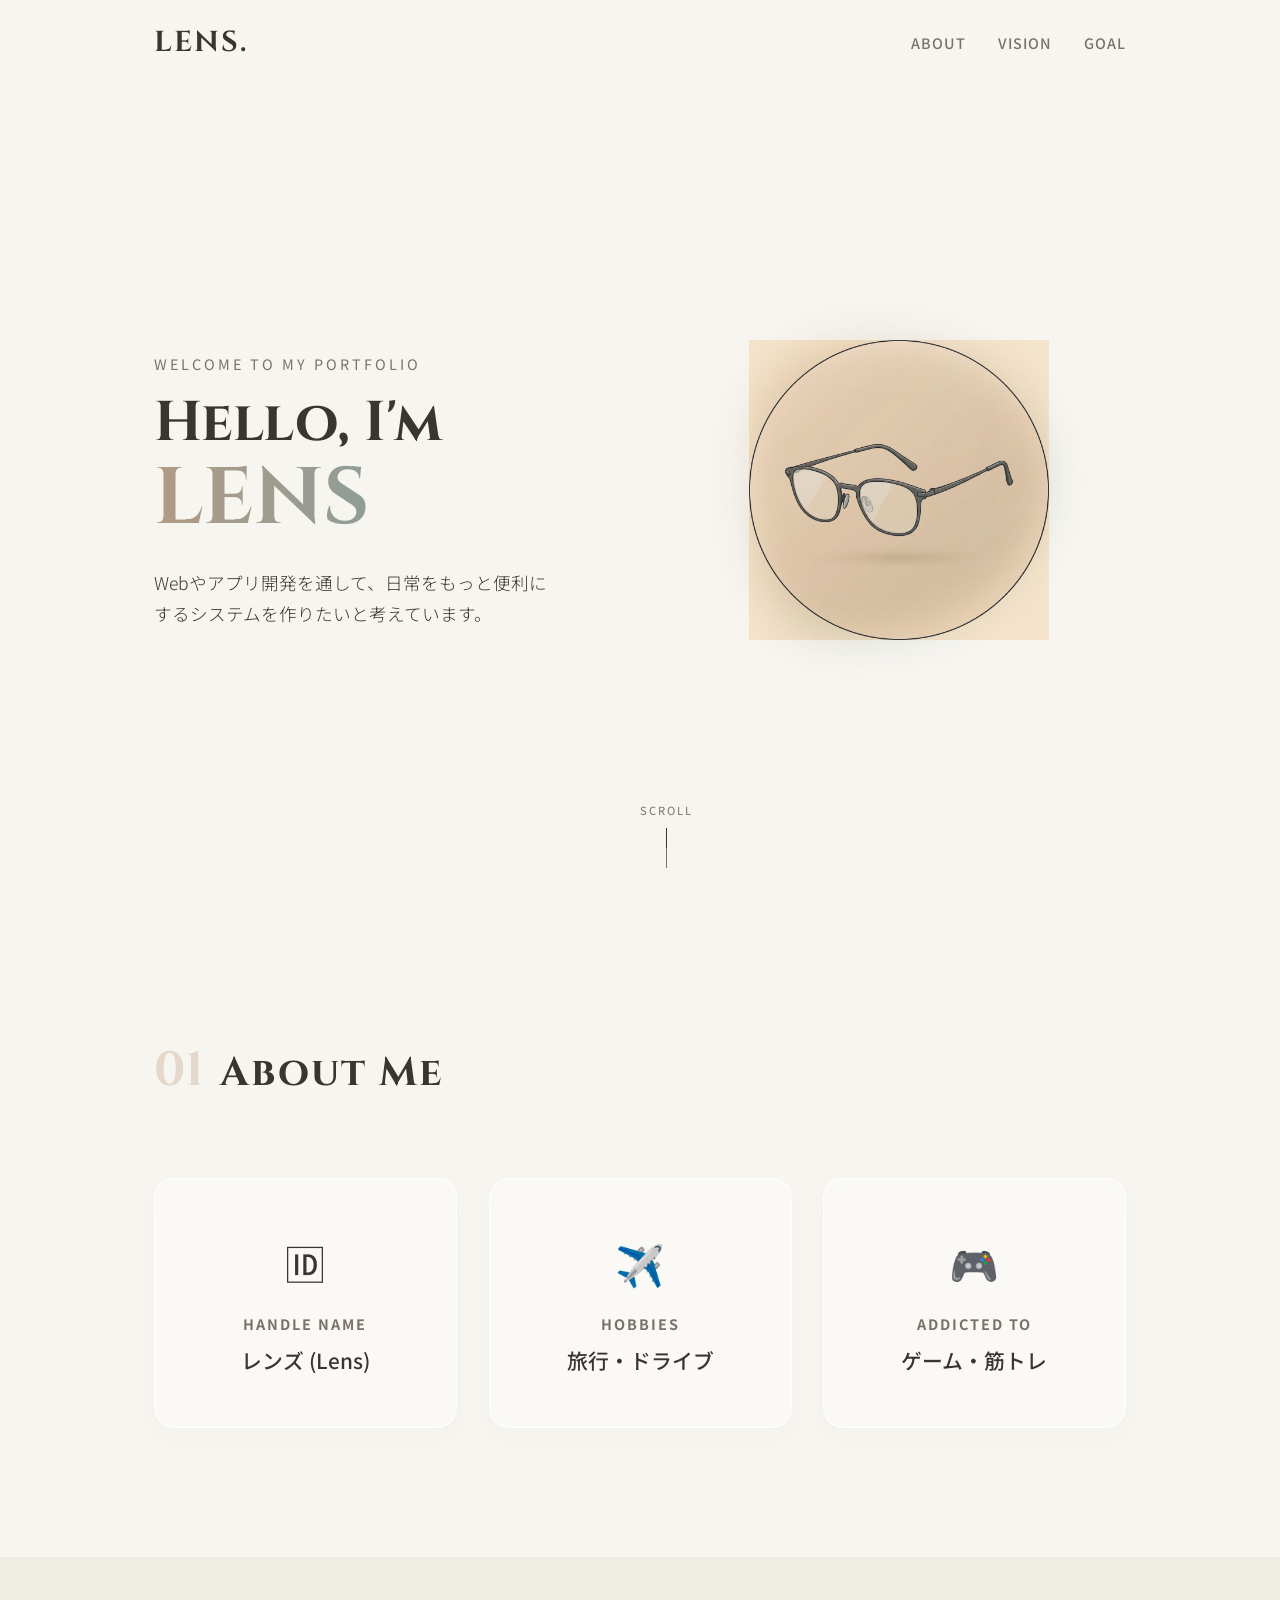
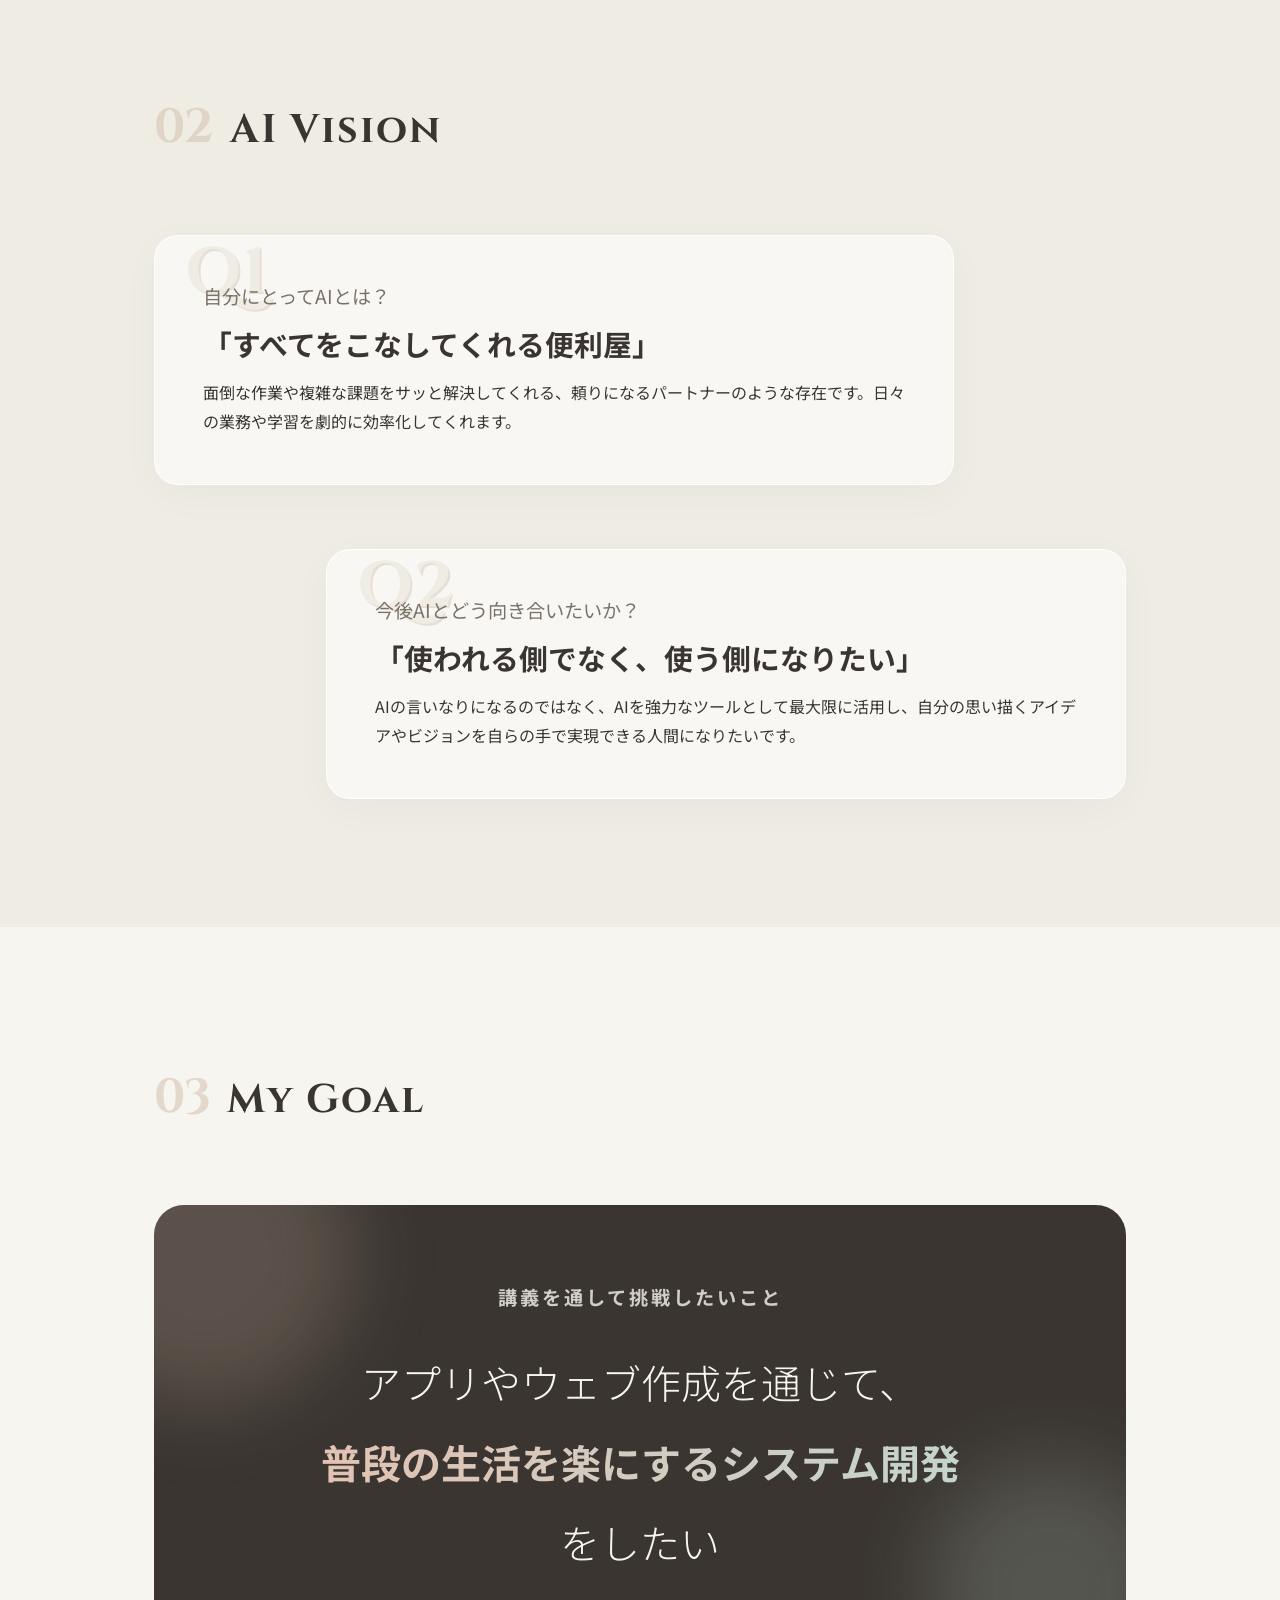
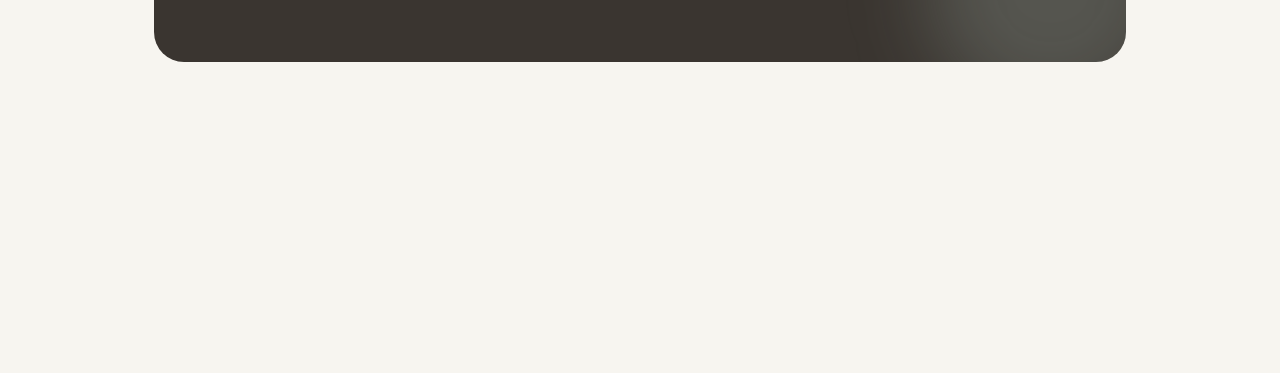
==== index.html @ 0e4a69a9 "Initial commit for portfolio site" ====
<!DOCTYPE html>
<html lang="ja">
<head>
    <meta charset="UTF-8">
    <meta name="viewport" content="width=device-width, initial-scale=1.0">
    <title>Lens | Profile</title>
    <!-- Use more stylish fonts -->
    <link href="https://fonts.googleapis.com/css2?family=Cinzel:wght@500;700&family=Noto+Sans+JP:wght@300;400;500;700&display=swap" rel="stylesheet">
    <link rel="stylesheet" href="style.css">
</head>
<body>
    <header class="header reveal reveal-down">
        <div class="container">
            <h1>LENS.</h1>
            <nav>
                <a href="#about">About</a>
                <a href="#vision">Vision</a>
                <a href="#goal">Goal</a>
            </nav>
        </div>
    </header>

    <main>
        <section id="hero" class="hero">
            <div class="container hero-content">
                <div class="intro-text reveal reveal-left delay-1">
                    <p class="subtitle">Welcome to my portfolio</p>
                    <h2>Hello, I'm <br><span>LENS</span></h2>
                    <p class="description">Webやアプリ開発を通して、日常をもっと便利にするシステムを作りたいと考えています。</p>
                </div>
                <div class="profile-img-container reveal reveal-zoom delay-2">
                    <!-- Changed to glasses only image -->
                    <img src="images/glasses.png" alt="レンズ（眼鏡）" class="profile-img">
                </div>
            </div>
            <div class="scroll-indicator reveal reveal-up delay-4">
                <span>Scroll</span>
                <div class="line"></div>
            </div>
        </section>

        <section id="about" class="section">
            <div class="container">
                <div class="section-header reveal reveal-up">
                    <span class="section-num">01</span>
                    <h2 class="section-title">About Me</h2>
                </div>
                
                <div class="card-grid">
                    <div class="glass-card reveal reveal-up delay-1">
                        <div class="card-icon">🆔</div>
                        <h3>Handle Name</h3>
                        <p class="card-value">レンズ (Lens)</p>
                    </div>
                    <div class="glass-card reveal reveal-up delay-2">
                        <div class="card-icon">✈️</div>
                        <h3>Hobbies</h3>
                        <p class="card-value">旅行・ドライブ</p>
                    </div>
                    <div class="glass-card reveal reveal-up delay-3">
                        <div class="card-icon">🎮</div>
                        <h3>Addicted To</h3>
                        <p class="card-value">ゲーム・筋トレ</p>
                    </div>
                </div>
            </div>
        </section>

        <section id="vision" class="section bg-secondary">
            <div class="container">
                <div class="section-header reveal reveal-up">
                    <span class="section-num">02</span>
                    <h2 class="section-title">AI Vision</h2>
                </div>
                
                <div class="vision-container">
                    <div class="vision-box reveal reveal-left">
                        <div class="vision-number">Q1</div>
                        <h3>自分にとってAIとは？</h3>
                        <h4 class="highlight-text">「すべてをこなしてくれる便利屋」</h4>
                        <p>面倒な作業や複雑な課題をサッと解決してくれる、頼りになるパートナーのような存在です。日々の業務や学習を劇的に効率化してくれます。</p>
                    </div>
                    
                    <div class="vision-box reveal reveal-right delay-2">
                        <div class="vision-number">Q2</div>
                        <h3>今後AIとどう向き合いたいか？</h3>
                        <h4 class="highlight-text">「使われる側でなく、使う側になりたい」</h4>
                        <p>AIの言いなりになるのではなく、AIを強力なツールとして最大限に活用し、自分の思い描くアイデアやビジョンを自らの手で実現できる人間になりたいです。</p>
                    </div>
                </div>
            </div>
        </section>

        <section id="goal" class="section">
            <div class="container">
                <div class="section-header reveal reveal-up">
                    <span class="section-num">03</span>
                    <h2 class="section-title">My Goal</h2>
                </div>
                
                <div class="goal-wrapper reveal reveal-zoom">
                    <div class="goal-content">
                        <h3>講義を通して挑戦したいこと</h3>
                        <p class="goal-statement">
                            アプリやウェブ作成を通じて、<br>
                            <span class="gradient-text">普段の生活を楽にするシステム開発</span><br>
                            をしたい
                        </p>
                    </div>
                    <div class="decor-circle circle-1"></div>
                    <div class="decor-circle circle-2"></div>
                </div>
            </div>
        </section>
    </main>

    <footer class="reveal reveal-up">
        <div class="container">
            <p>&copy; 2026 LENS. Crafted with a vision.</p>
        </div>
    </footer>

    <script src="script.js"></script>
</body>
</html>
---- style.css ----
:root {
    /* Color Palette - Stylish Beige & Pastel */
    --bg-main: #F7F5F0;     /* Light grayish beige */
    --bg-alt: #EFECE4;      /* Slightly darker beige */
    --text-primary: #3A3530; /* Dark slate brown */
    --text-muted: #7A7268;   /* Muted brown */
    --accent-1: #D6C5B3;    /* Pastel warm beige */
    --accent-2: #B8C5C0;    /* Pastel sage green */
    --accent-3: #D0BFC8;    /* Pastel muted rose/purple */
    
    /* Gradients */
    --grad-primary: linear-gradient(135deg, #EAD7C6, #C7D4CF);
    --grad-text: linear-gradient(to right, #B19B85, #8F9D98);

    /* Fonts */
    --font-heading: 'Cinzel', serif;
    --font-body: 'Noto Sans JP', sans-serif;

    /* Transitions */
    --transition-smooth: all 0.5s cubic-bezier(0.25, 1, 0.5, 1);
}

* {
    margin: 0;
    padding: 0;
    box-sizing: border-box;
}

html {
    scroll-behavior: smooth;
}

body {
    font-family: var(--font-body);
    background-color: var(--bg-main);
    color: var(--text-primary);
    line-height: 1.8;
    overflow-x: hidden;
}

.container {
    max-width: 1100px;
    margin: 0 auto;
    padding: 0 5%;
}

/* Typography */
h1, h2, h3, h4, h5 {
    line-height: 1.3;
}

/* Header */
.header {
    position: fixed;
    top: 0;
    left: 0;
    width: 100%;
    padding: 1.5rem 0;
    z-index: 1000;
    background: rgba(247, 245, 240, 0.8);
    backdrop-filter: blur(12px);
    -webkit-backdrop-filter: blur(12px);
    border-bottom: 1px solid rgba(255, 255, 255, 0.3);
}

.header .container {
    display: flex;
    justify-content: space-between;
    align-items: center;
}

.header h1 {
    font-family: var(--font-heading);
    font-size: 1.8rem;
    letter-spacing: 2px;
    color: var(--text-primary);
}

.header nav {
    display: flex;
    gap: 2rem;
}

.header nav a {
    text-decoration: none;
    color: var(--text-muted);
    font-size: 0.9rem;
    font-weight: 500;
    text-transform: uppercase;
    letter-spacing: 1px;
    transition: var(--transition-smooth);
    position: relative;
}

.header nav a::after {
    content: '';
    position: absolute;
    bottom: -4px;
    left: 0;
    width: 0%;
    height: 1px;
    background-color: var(--text-primary);
    transition: var(--transition-smooth);
}

.header nav a:hover {
    color: var(--text-primary);
}

.header nav a:hover::after {
    width: 100%;
}

/* Sections */
.section {
    padding: 8rem 0;
}

.bg-secondary {
    background-color: var(--bg-alt);
}

.section-header {
    display: flex;
    align-items: baseline;
    gap: 1rem;
    margin-bottom: 4rem;
}

.section-num {
    font-family: var(--font-heading);
    font-size: 3rem;
    color: var(--accent-1);
    opacity: 0.6;
    font-weight: 700;
}

.section-title {
    font-family: var(--font-heading);
    font-size: 2.5rem;
    letter-spacing: 2px;
}

/* Hero Section */
.hero {
    min-height: 100vh;
    display: flex;
    align-items: center;
    position: relative;
    padding-top: 5rem; /* Account for header */
}

.hero-content {
    display: flex;
    flex-direction: column-reverse;
    align-items: center;
    gap: 4rem;
    width: 100%;
}

@media (min-width: 768px) {
    .hero-content {
        flex-direction: row;
        justify-content: space-between;
    }
}

.intro-text {
    flex: 1;
}

.intro-text .subtitle {
    font-size: 0.9rem;
    text-transform: uppercase;
    letter-spacing: 3px;
    color: var(--text-muted);
    margin-bottom: 1rem;
}

.intro-text h2 {
    font-family: var(--font-heading);
    font-size: 3.5rem;
    line-height: 1.1;
    margin-bottom: 1.5rem;
}

.intro-text h2 span {
    font-size: 5rem;
    background: var(--grad-text);
    -webkit-background-clip: text;
    -webkit-text-fill-color: transparent;
}

.intro-text .description {
    font-weight: 300;
    font-size: 1.1rem;
    max-width: 400px;
}

.profile-img-container {
    flex: 1;
    display: flex;
    justify-content: center;
    position: relative;
}

/* Decoration blob behind image */
.profile-img-container::before {
    content: '';
    position: absolute;
    width: 300px;
    height: 300px;
    background: var(--grad-primary);
    border-radius: 40% 60% 70% 30% / 40% 50% 60% 50%;
    z-index: -1;
    animation: morph 8s ease-in-out infinite;
    opacity: 0.7;
    filter: blur(20px);
}

@keyframes morph {
    0%, 100% { border-radius: 40% 60% 70% 30% / 40% 50% 60% 50%; }
    34% { border-radius: 70% 30% 50% 50% / 30% 30% 70% 70%; }
    67% { border-radius: 100% 60% 60% 100% / 100% 100% 60% 60%; }
}

.profile-img {
    width: 300px;
    height: auto;
    object-fit: contain;
    mix-blend-mode: multiply; /* Helps the white/beige background of the generated image blend into the site beige smoothly */
}

/* Scroll Indicator */
.scroll-indicator {
    position: absolute;
    bottom: 2rem;
    left: 50%;
    transform: translateX(-50%);
    display: flex;
    flex-direction: column;
    align-items: center;
    gap: 0.5rem;
}

.scroll-indicator span {
    font-size: 0.7rem;
    text-transform: uppercase;
    letter-spacing: 2px;
    color: var(--text-muted);
}

.scroll-indicator .line {
    width: 1px;
    height: 40px;
    background-color: var(--text-muted);
    position: relative;
    overflow: hidden;
}

.scroll-indicator .line::after {
    content: '';
    position: absolute;
    top: 0;
    left: 0;
    width: 100%;
    height: 50%;
    background-color: var(--text-primary);
    animation: scrollDrop 2s infinite;
}

@keyframes scrollDrop {
    0% { top: -50%; }
    100% { top: 100%; }
}

/* About Cards - Glassmorphism */
.card-grid {
    display: grid;
    grid-template-columns: 1fr;
    gap: 2rem;
}

@media (min-width: 768px) {
    .card-grid {
        grid-template-columns: repeat(3, 1fr);
    }
}

.glass-card {
    background: rgba(255, 255, 255, 0.4);
    backdrop-filter: blur(10px);
    -webkit-backdrop-filter: blur(10px);
    border: 1px solid rgba(255, 255, 255, 0.8);
    padding: 3rem 2rem;
    border-radius: 20px;
    text-align: center;
    box-shadow: 0 10px 30px rgba(0, 0, 0, 0.02);
    transition: var(--transition-smooth);
    position: relative;
    overflow: hidden;
}

.glass-card::before {
    content: '';
    position: absolute;
    top: 0;
    left: 0;
    width: 100%;
    height: 4px;
    background: var(--accent-1);
    opacity: 0;
    transition: var(--transition-smooth);
}

.glass-card:nth-child(2)::before { background: var(--accent-2); }
.glass-card:nth-child(3)::before { background: var(--accent-3); }

.glass-card:hover {
    transform: translateY(-10px);
    background: rgba(255, 255, 255, 0.7);
    box-shadow: 0 20px 40px rgba(0, 0, 0, 0.05);
}

.glass-card:hover::before {
    opacity: 1;
}

.card-icon {
    font-size: 2.5rem;
    margin-bottom: 1rem;
}

.glass-card h3 {
    font-size: 0.9rem;
    text-transform: uppercase;
    letter-spacing: 2px;
    color: var(--text-muted);
    margin-bottom: 0.5rem;
}

.card-value {
    font-size: 1.3rem;
    font-weight: 500;
    color: var(--text-primary);
}

/* Vision Section */
.vision-container {
    display: flex;
    flex-direction: column;
    gap: 4rem;
}

.vision-box {
    background: rgba(255, 255, 255, 0.6);
    backdrop-filter: blur(10px);
    -webkit-backdrop-filter: blur(10px);
    border: 1px solid rgba(255, 255, 255, 0.8);
    border-radius: 24px;
    padding: 3rem;
    position: relative;
    max-width: 800px;
    box-shadow: 0 10px 40px rgba(0,0,0,0.03);
    transition: var(--transition-smooth);
}

.vision-box:hover {
    transform: translateY(-5px);
    box-shadow: 0 15px 50px rgba(0,0,0,0.06);
}

/* Alternate alignment */
.vision-box:nth-child(even) {
    align-self: flex-end;
}

.vision-number {
    position: absolute;
    top: -20px;
    left: 30px;
    font-family: var(--font-heading);
    font-size: 4rem;
    color: var(--bg-alt);
    text-shadow: 2px 2px 0px rgba(214, 197, 179, 0.5); /* Accent 1 */
    font-weight: 700;
    z-index: -1;
    transition: var(--transition-smooth);
}

.vision-box:hover .vision-number {
    transform: scale(1.1) rotate(-5deg);
}

.vision-box h3 {
    font-size: 1.2rem;
    color: var(--text-muted);
    margin-bottom: 1rem;
    font-weight: 400;
}

.vision-box .highlight-text {
    font-size: 1.8rem;
    font-weight: 700;
    margin-bottom: 1rem;
    color: var(--text-primary);
}

/* Goal Section */
.goal-wrapper {
    position: relative;
    background: var(--text-primary);
    color: var(--bg-main);
    padding: 5rem 3rem;
    border-radius: 30px;
    text-align: center;
    overflow: hidden;
}

.goal-content {
    position: relative;
    z-index: 2;
}

.goal-content h3 {
    font-size: 1.2rem;
    text-transform: uppercase;
    letter-spacing: 3px;
    margin-bottom: 2rem;
    opacity: 0.8;
}

.goal-statement {
    font-size: 1.8rem;
    font-weight: 300;
    line-height: 2;
}

@media (min-width: 768px) {
    .goal-statement {
        font-size: 2.5rem;
    }
}

.goal-statement .gradient-text {
    font-weight: 700;
    background: linear-gradient(to right, #e2c2b3, #c4d4cc); /* pastel */
    -webkit-background-clip: text;
    -webkit-text-fill-color: transparent;
}

.decor-circle {
    position: absolute;
    border-radius: 50%;
    filter: blur(40px);
    z-index: 1;
}

.circle-1 {
    width: 300px;
    height: 300px;
    background: rgba(226, 194, 179, 0.2); /* pastel pink/beige */
    top: -100px;
    left: -100px;
}

.circle-2 {
    width: 250px;
    height: 250px;
    background: rgba(196, 212, 204, 0.2); /* pastel green */
    bottom: -50px;
    right: -50px;
}

/* Footer */
footer {
    text-align: center;
    padding: 3rem 0;
    border-top: 1px solid rgba(0,0,0,0.05);
}

footer p {
    font-family: var(--font-heading);
    font-size: 0.9rem;
    color: var(--text-muted);
    letter-spacing: 1px;
}

/* ==========================================
   SCROLL ANIMATIONS (The "多用" part)
   ========================================== */
.reveal {
    opacity: 0;
    will-change: transform, opacity;
    transition: opacity 1.2s cubic-bezier(0.25, 1, 0.5, 1), 
                transform 1.2s cubic-bezier(0.25, 1, 0.5, 1);
}

/* Reveal types */
.reveal-up { transform: translateY(60px); }
.reveal-down { transform: translateY(-60px); }
.reveal-left { transform: translateX(-60px); }
.reveal-right { transform: translateX(60px); }
.reveal-zoom { transform: scale(0.85); }

/* Apply when visible */
.reveal.is-visible {
    opacity: 1;
    transform: translate(0) scale(1);
}

/* Delays for staggered animations */
.delay-1 { transition-delay: 0.2s; }
.delay-2 { transition-delay: 0.4s; }
.delay-3 { transition-delay: 0.6s; }
.delay-4 { transition-delay: 0.8s; }
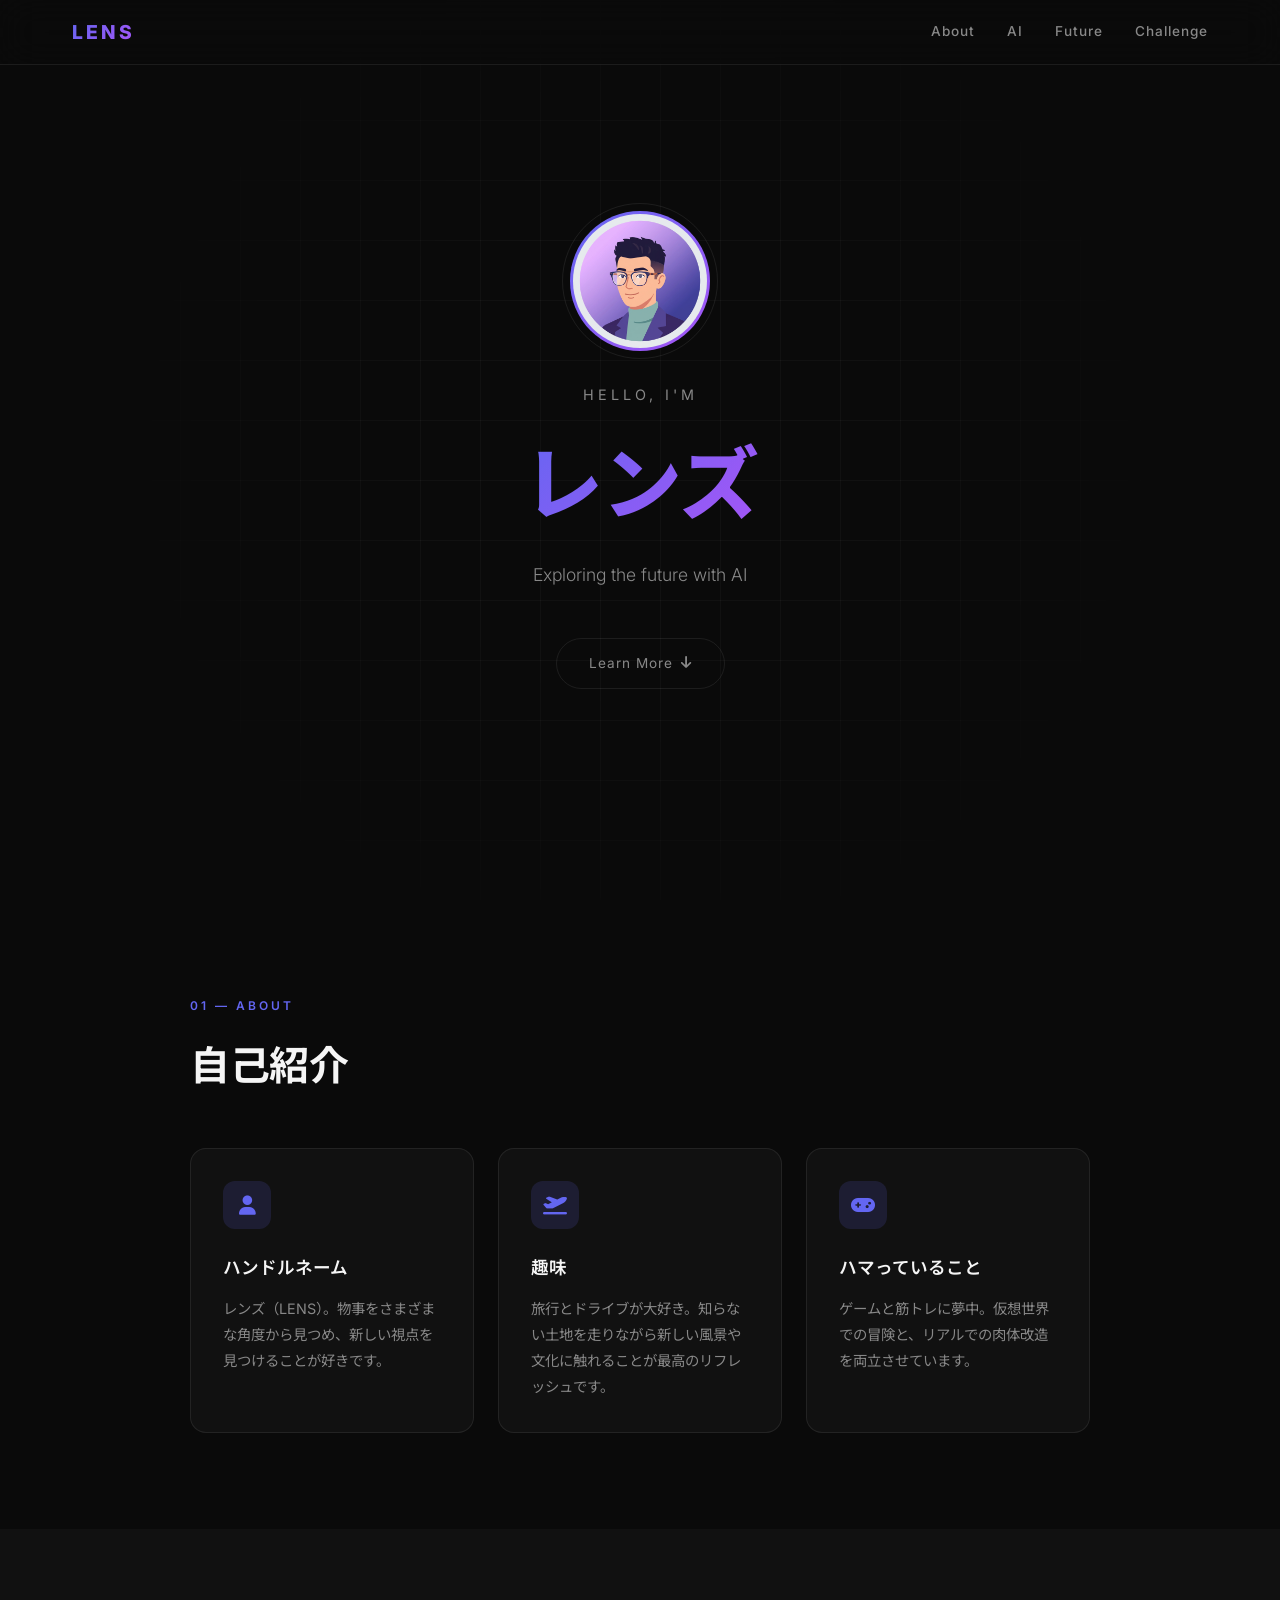
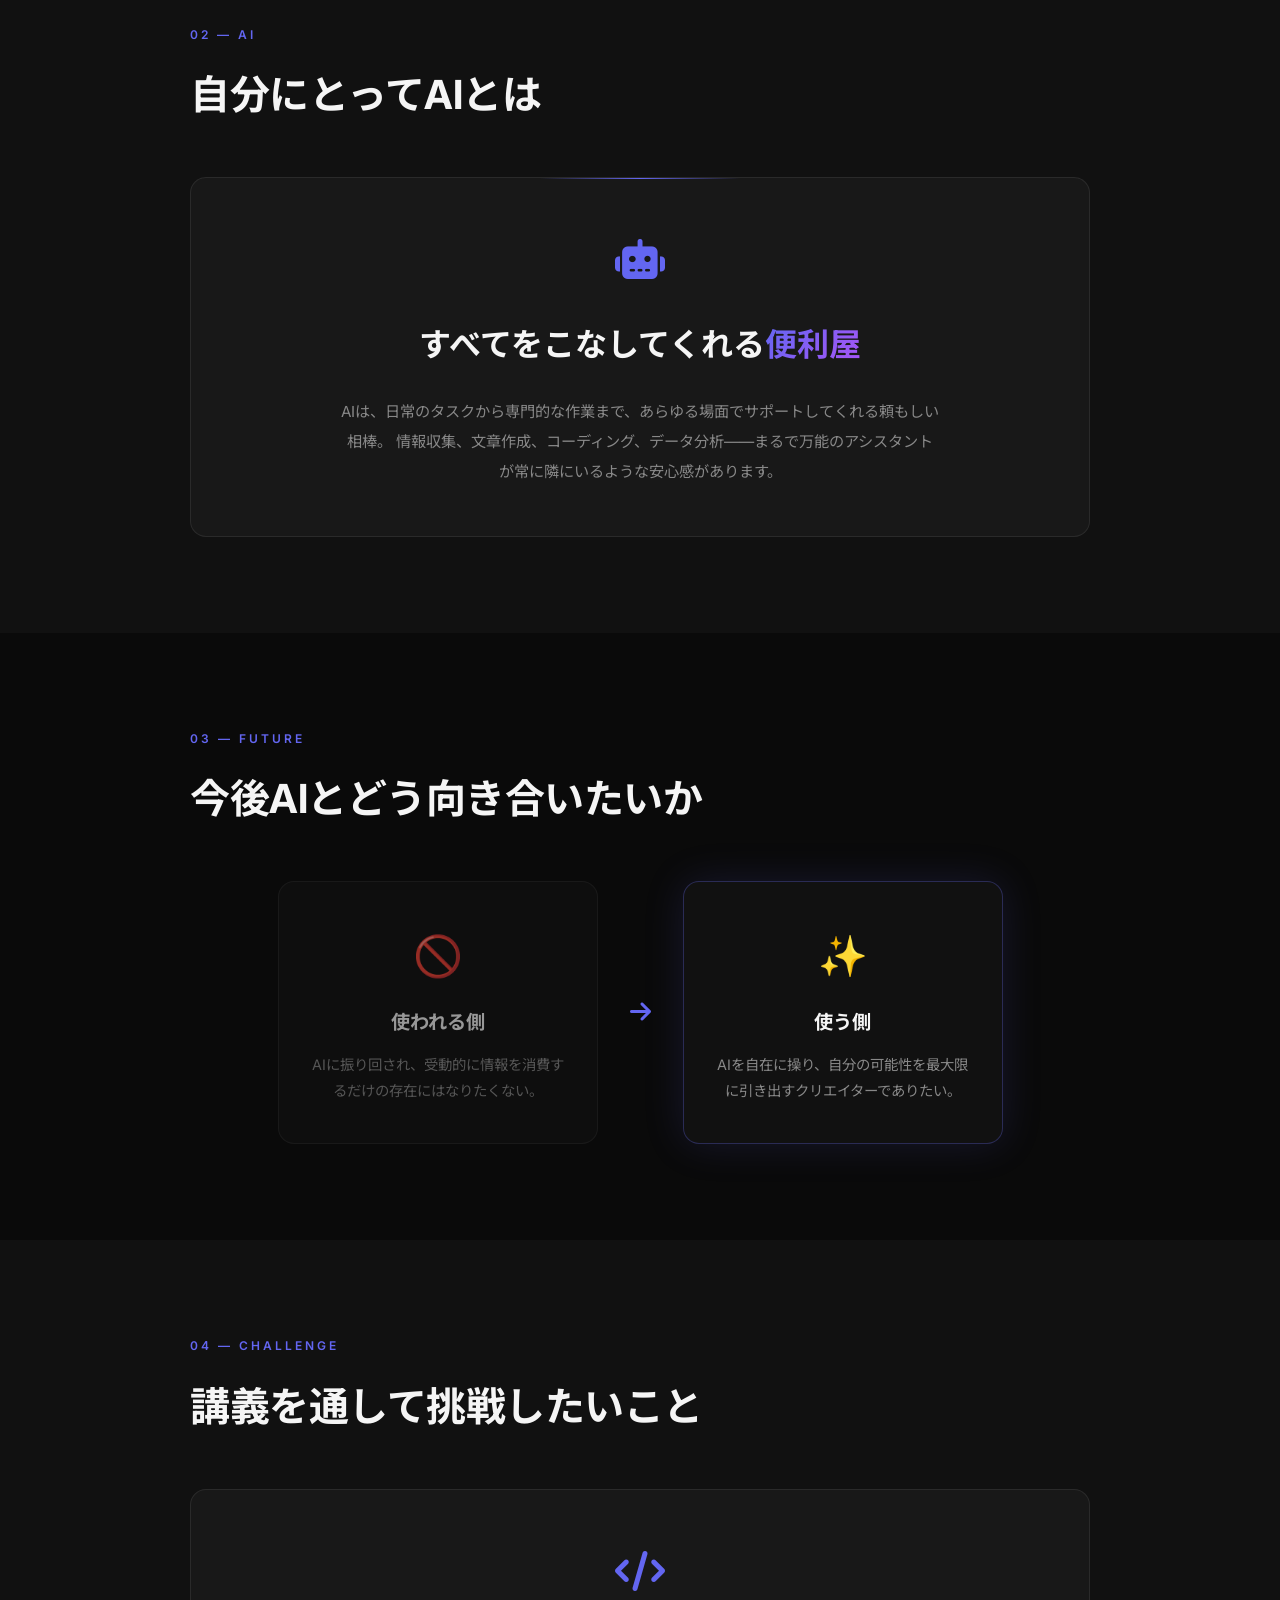
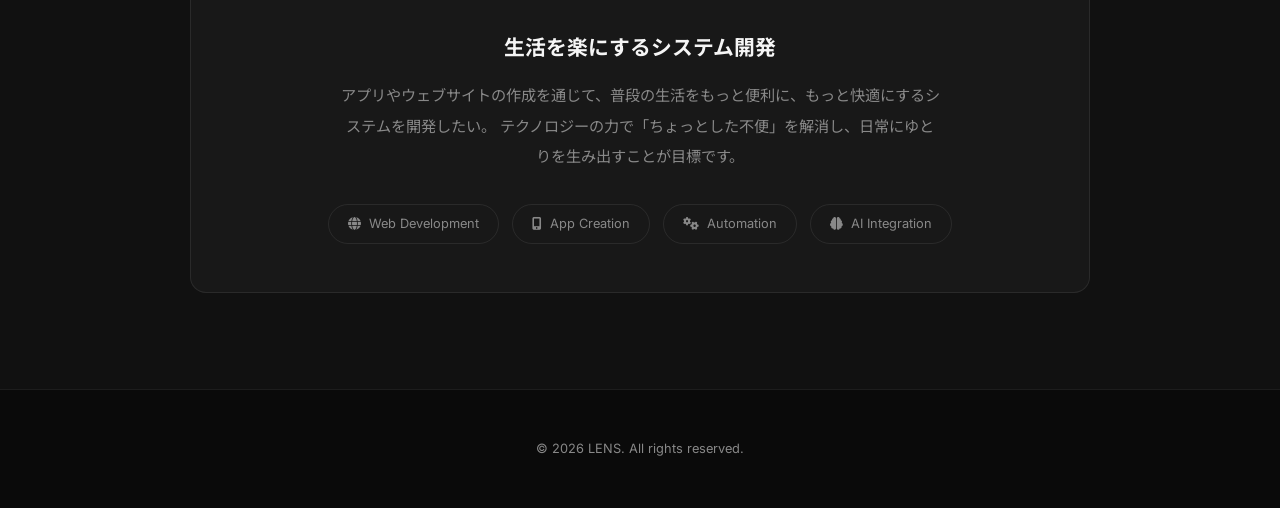
==== commit 184849c0: "Add Exam Scheduler Phase 1 and prepare for Phase 2" ====
--- a/index.html
+++ b/index.html
@@ -3,121 +3,136 @@
 <head>
     <meta charset="UTF-8">
     <meta name="viewport" content="width=device-width, initial-scale=1.0">
-    <title>Lens | Profile</title>
-    <!-- Use more stylish fonts -->
-    <link href="https://fonts.googleapis.com/css2?family=Cinzel:wght@500;700&family=Noto+Sans+JP:wght@300;400;500;700&display=swap" rel="stylesheet">
+    <meta name="description" content="レンズの自己紹介ページ - AIと共に歩む未来">
+    <title>レンズ | Self Introduction</title>
+    <link rel="preconnect" href="https://fonts.googleapis.com">
+    <link rel="preconnect" href="https://fonts.gstatic.com" crossorigin>
+    <link href="https://fonts.googleapis.com/css2?family=Inter:wght@300;400;500;600;700;800&family=Noto+Sans+JP:wght@300;400;500;600;700&display=swap" rel="stylesheet">
+    <link rel="stylesheet" href="https://cdnjs.cloudflare.com/ajax/libs/font-awesome/6.5.1/css/all.min.css">
     <link rel="stylesheet" href="style.css">
 </head>
 <body>
-    <header class="header reveal reveal-down">
-        <div class="container">
-            <h1>LENS.</h1>
-            <nav>
+    <!-- ナビゲーション -->
+    <nav class="nav">
+        <div class="nav-container">
+            <a href="#" class="nav-logo">LENS</a>
+            <div class="nav-links">
                 <a href="#about">About</a>
-                <a href="#vision">Vision</a>
-                <a href="#goal">Goal</a>
-            </nav>
+                <a href="#ai">AI</a>
+                <a href="#future">Future</a>
+                <a href="#challenge">Challenge</a>
+            </div>
         </div>
-    </header>
+    </nav>
 
-    <main>
-        <section id="hero" class="hero">
-            <div class="container hero-content">
-                <div class="intro-text reveal reveal-left delay-1">
-                    <p class="subtitle">Welcome to my portfolio</p>
-                    <h2>Hello, I'm <br><span>LENS</span></h2>
-                    <p class="description">Webやアプリ開発を通して、日常をもっと便利にするシステムを作りたいと考えています。</p>
+    <!-- ヒーローセクション -->
+    <section class="hero" id="hero">
+        <div class="hero-bg-grid"></div>
+        <div class="hero-content fade-in">
+            <div class="hero-avatar">
+                <img src="avatar.png" alt="レンズのアバター" class="avatar-img">
+            </div>
+            <p class="hero-greeting">Hello, I'm</p>
+            <h1 class="hero-name">レンズ</h1>
+            <p class="hero-tagline">Exploring the future with AI</p>
+            <a href="#about" class="hero-cta">
+                <span>Learn More</span>
+                <i class="fas fa-arrow-down"></i>
+            </a>
+        </div>
+    </section>
+
+    <!-- 自己紹介セクション -->
+    <section class="section" id="about">
+        <div class="container fade-in">
+            <div class="section-label">01 — ABOUT</div>
+            <h2 class="section-title">自己紹介</h2>
+            <div class="card-grid">
+                <div class="card">
+                    <div class="card-icon"><i class="fas fa-user"></i></div>
+                    <h3>ハンドルネーム</h3>
+                    <p>レンズ（LENS）。物事をさまざまな角度から見つめ、新しい視点を見つけることが好きです。</p>
                 </div>
-                <div class="profile-img-container reveal reveal-zoom delay-2">
-                    <!-- Changed to glasses only image -->
-                    <img src="images/glasses.png" alt="レンズ（眼鏡）" class="profile-img">
+                <div class="card">
+                    <div class="card-icon"><i class="fas fa-plane-departure"></i></div>
+                    <h3>趣味</h3>
+                    <p>旅行とドライブが大好き。知らない土地を走りながら新しい風景や文化に触れることが最高のリフレッシュです。</p>
+                </div>
+                <div class="card">
+                    <div class="card-icon"><i class="fas fa-gamepad"></i></div>
+                    <h3>ハマっていること</h3>
+                    <p>ゲームと筋トレに夢中。仮想世界での冒険と、リアルでの肉体改造を両立させています。</p>
                 </div>
             </div>
-            <div class="scroll-indicator reveal reveal-up delay-4">
-                <span>Scroll</span>
-                <div class="line"></div>
+        </div>
+    </section>
+
+    <!-- AIセクション -->
+    <section class="section section-dark" id="ai">
+        <div class="container fade-in">
+            <div class="section-label">02 — AI</div>
+            <h2 class="section-title">自分にとってAIとは</h2>
+            <div class="highlight-box">
+                <div class="highlight-icon"><i class="fas fa-robot"></i></div>
+                <blockquote class="highlight-text">
+                    すべてをこなしてくれる<span class="text-gradient">便利屋</span>
+                </blockquote>
+                <p class="highlight-description">
+                    AIは、日常のタスクから専門的な作業まで、あらゆる場面でサポートしてくれる頼もしい相棒。
+                    情報収集、文章作成、コーディング、データ分析——まるで万能のアシスタントが常に隣にいるような安心感があります。
+                </p>
             </div>
-        </section>
+        </div>
+    </section>
 
-        <section id="about" class="section">
-            <div class="container">
-                <div class="section-header reveal reveal-up">
-                    <span class="section-num">01</span>
-                    <h2 class="section-title">About Me</h2>
+    <!-- 未来セクション -->
+    <section class="section" id="future">
+        <div class="container fade-in">
+            <div class="section-label">03 — FUTURE</div>
+            <h2 class="section-title">今後AIとどう向き合いたいか</h2>
+            <div class="vision-container">
+                <div class="vision-card vision-before">
+                    <div class="vision-emoji">🚫</div>
+                    <h3>使われる側</h3>
+                    <p>AIに振り回され、受動的に情報を消費するだけの存在にはなりたくない。</p>
                 </div>
-                
-                <div class="card-grid">
-                    <div class="glass-card reveal reveal-up delay-1">
-                        <div class="card-icon">🆔</div>
-                        <h3>Handle Name</h3>
-                        <p class="card-value">レンズ (Lens)</p>
-                    </div>
-                    <div class="glass-card reveal reveal-up delay-2">
-                        <div class="card-icon">✈️</div>
-                        <h3>Hobbies</h3>
-                        <p class="card-value">旅行・ドライブ</p>
-                    </div>
-                    <div class="glass-card reveal reveal-up delay-3">
-                        <div class="card-icon">🎮</div>
-                        <h3>Addicted To</h3>
-                        <p class="card-value">ゲーム・筋トレ</p>
-                    </div>
+                <div class="vision-arrow">
+                    <i class="fas fa-arrow-right"></i>
+                </div>
+                <div class="vision-card vision-after">
+                    <div class="vision-emoji">✨</div>
+                    <h3>使う側</h3>
+                    <p>AIを自在に操り、自分の可能性を最大限に引き出すクリエイターでありたい。</p>
                 </div>
             </div>
-        </section>
+        </div>
+    </section>
 
-        <section id="vision" class="section bg-secondary">
-            <div class="container">
-                <div class="section-header reveal reveal-up">
-                    <span class="section-num">02</span>
-                    <h2 class="section-title">AI Vision</h2>
-                </div>
-                
-                <div class="vision-container">
-                    <div class="vision-box reveal reveal-left">
-                        <div class="vision-number">Q1</div>
-                        <h3>自分にとってAIとは？</h3>
-                        <h4 class="highlight-text">「すべてをこなしてくれる便利屋」</h4>
-                        <p>面倒な作業や複雑な課題をサッと解決してくれる、頼りになるパートナーのような存在です。日々の業務や学習を劇的に効率化してくれます。</p>
-                    </div>
-                    
-                    <div class="vision-box reveal reveal-right delay-2">
-                        <div class="vision-number">Q2</div>
-                        <h3>今後AIとどう向き合いたいか？</h3>
-                        <h4 class="highlight-text">「使われる側でなく、使う側になりたい」</h4>
-                        <p>AIの言いなりになるのではなく、AIを強力なツールとして最大限に活用し、自分の思い描くアイデアやビジョンを自らの手で実現できる人間になりたいです。</p>
-                    </div>
+    <!-- チャレンジセクション -->
+    <section class="section section-dark" id="challenge">
+        <div class="container fade-in">
+            <div class="section-label">04 — CHALLENGE</div>
+            <h2 class="section-title">講義を通して挑戦したいこと</h2>
+            <div class="challenge-box">
+                <div class="challenge-icon"><i class="fas fa-code"></i></div>
+                <h3>生活を楽にするシステム開発</h3>
+                <p>
+                    アプリやウェブサイトの作成を通じて、普段の生活をもっと便利に、もっと快適にするシステムを開発したい。
+                    テクノロジーの力で「ちょっとした不便」を解消し、日常にゆとりを生み出すことが目標です。
+                </p>
+                <div class="challenge-tags">
+                    <span class="tag"><i class="fas fa-globe"></i> Web Development</span>
+                    <span class="tag"><i class="fas fa-mobile-alt"></i> App Creation</span>
+                    <span class="tag"><i class="fas fa-cogs"></i> Automation</span>
+                    <span class="tag"><i class="fas fa-brain"></i> AI Integration</span>
                 </div>
             </div>
-        </section>
+        </div>
+    </section>
 
-        <section id="goal" class="section">
-            <div class="container">
-                <div class="section-header reveal reveal-up">
-                    <span class="section-num">03</span>
-                    <h2 class="section-title">My Goal</h2>
-                </div>
-                
-                <div class="goal-wrapper reveal reveal-zoom">
-                    <div class="goal-content">
-                        <h3>講義を通して挑戦したいこと</h3>
-                        <p class="goal-statement">
-                            アプリやウェブ作成を通じて、<br>
-                            <span class="gradient-text">普段の生活を楽にするシステム開発</span><br>
-                            をしたい
-                        </p>
-                    </div>
-                    <div class="decor-circle circle-1"></div>
-                    <div class="decor-circle circle-2"></div>
-                </div>
-            </div>
-        </section>
-    </main>
-
-    <footer class="reveal reveal-up">
-        <div class="container">
-            <p>&copy; 2026 LENS. Crafted with a vision.</p>
-        </div>
+    <!-- フッター -->
+    <footer class="footer">
+        <p>&copy; 2026 LENS. All rights reserved.</p>
     </footer>
 
     <script src="script.js"></script>
--- a/style.css
+++ b/style.css
@@ -1,26 +1,23 @@
+/* ===========================
+   CSS Variables & Reset
+   =========================== */
 :root {
-    /* Color Palette - Stylish Beige & Pastel */
-    --bg-main: #F7F5F0;     /* Light grayish beige */
-    --bg-alt: #EFECE4;      /* Slightly darker beige */
-    --text-primary: #3A3530; /* Dark slate brown */
-    --text-muted: #7A7268;   /* Muted brown */
-    --accent-1: #D6C5B3;    /* Pastel warm beige */
-    --accent-2: #B8C5C0;    /* Pastel sage green */
-    --accent-3: #D0BFC8;    /* Pastel muted rose/purple */
-    
-    /* Gradients */
-    --grad-primary: linear-gradient(135deg, #EAD7C6, #C7D4CF);
-    --grad-text: linear-gradient(to right, #B19B85, #8F9D98);
-
-    /* Fonts */
-    --font-heading: 'Cinzel', serif;
-    --font-body: 'Noto Sans JP', sans-serif;
-
-    /* Transitions */
-    --transition-smooth: all 0.5s cubic-bezier(0.25, 1, 0.5, 1);
-}
-
-* {
+    --bg-primary: #0a0a0a;
+    --bg-secondary: #111111;
+    --bg-card: rgba(255, 255, 255, 0.03);
+    --bg-card-hover: rgba(255, 255, 255, 0.06);
+    --text-primary: #f5f5f5;
+    --text-secondary: #888888;
+    --accent: #6366f1;
+    --accent-glow: rgba(99, 102, 241, 0.15);
+    --gradient-start: #6366f1;
+    --gradient-end: #a855f7;
+    --border-color: rgba(255, 255, 255, 0.08);
+    --radius: 16px;
+    --radius-sm: 8px;
+}
+
+*, *::before, *::after {
     margin: 0;
     padding: 0;
     box-sizing: border-box;
@@ -31,486 +28,473 @@
 }
 
 body {
-    font-family: var(--font-body);
-    background-color: var(--bg-main);
+    font-family: 'Inter', 'Noto Sans JP', sans-serif;
+    background-color: var(--bg-primary);
     color: var(--text-primary);
-    line-height: 1.8;
+    line-height: 1.7;
     overflow-x: hidden;
 }
 
-.container {
-    max-width: 1100px;
-    margin: 0 auto;
-    padding: 0 5%;
-}
-
-/* Typography */
-h1, h2, h3, h4, h5 {
-    line-height: 1.3;
-}
-
-/* Header */
-.header {
+/* ===========================
+   Navigation
+   =========================== */
+.nav {
     position: fixed;
     top: 0;
     left: 0;
-    width: 100%;
-    padding: 1.5rem 0;
+    right: 0;
     z-index: 1000;
-    background: rgba(247, 245, 240, 0.8);
-    backdrop-filter: blur(12px);
-    -webkit-backdrop-filter: blur(12px);
-    border-bottom: 1px solid rgba(255, 255, 255, 0.3);
-}
-
-.header .container {
-    display: flex;
+    background: rgba(10, 10, 10, 0.8);
+    backdrop-filter: blur(20px);
+    border-bottom: 1px solid var(--border-color);
+}
+
+.nav-container {
+    max-width: 1200px;
+    margin: 0 auto;
+    padding: 0 2rem;
+    height: 64px;
+    display: flex;
+    align-items: center;
     justify-content: space-between;
+}
+
+.nav-logo {
+    font-size: 1.2rem;
+    font-weight: 800;
+    letter-spacing: 3px;
+    text-decoration: none;
+    color: var(--text-primary);
+    background: linear-gradient(135deg, var(--gradient-start), var(--gradient-end));
+    -webkit-background-clip: text;
+    -webkit-text-fill-color: transparent;
+}
+
+.nav-links {
+    display: flex;
+    gap: 2rem;
+}
+
+.nav-links a {
+    text-decoration: none;
+    color: var(--text-secondary);
+    font-size: 0.85rem;
+    font-weight: 500;
+    letter-spacing: 1px;
+    transition: color 0.3s;
+}
+
+.nav-links a:hover {
+    color: var(--text-primary);
+}
+
+/* ===========================
+   Hero Section
+   =========================== */
+.hero {
+    min-height: 100vh;
+    display: flex;
     align-items: center;
-}
-
-.header h1 {
-    font-family: var(--font-heading);
-    font-size: 1.8rem;
-    letter-spacing: 2px;
-    color: var(--text-primary);
-}
-
-.header nav {
-    display: flex;
-    gap: 2rem;
-}
-
-.header nav a {
-    text-decoration: none;
-    color: var(--text-muted);
-    font-size: 0.9rem;
-    font-weight: 500;
-    text-transform: uppercase;
-    letter-spacing: 1px;
-    transition: var(--transition-smooth);
+    justify-content: center;
     position: relative;
-}
-
-.header nav a::after {
+    overflow: hidden;
+}
+
+.hero-bg-grid {
+    position: absolute;
+    inset: 0;
+    background-image:
+        linear-gradient(rgba(255,255,255,0.03) 1px, transparent 1px),
+        linear-gradient(90deg, rgba(255,255,255,0.03) 1px, transparent 1px);
+    background-size: 60px 60px;
+    mask-image: radial-gradient(circle at center, black 30%, transparent 70%);
+}
+
+.hero-content {
+    text-align: center;
+    z-index: 1;
+    padding: 2rem;
+}
+
+.hero-avatar {
+    width: 140px;
+    height: 140px;
+    margin: 0 auto 2rem;
+    border-radius: 50%;
+    background: linear-gradient(135deg, var(--gradient-start), var(--gradient-end));
+    padding: 3px;
+    position: relative;
+}
+
+.hero-avatar::after {
     content: '';
     position: absolute;
-    bottom: -4px;
-    left: 0;
-    width: 0%;
-    height: 1px;
-    background-color: var(--text-primary);
-    transition: var(--transition-smooth);
-}
-
-.header nav a:hover {
-    color: var(--text-primary);
-}
-
-.header nav a:hover::after {
+    inset: -8px;
+    border-radius: 50%;
+    border: 1px solid var(--border-color);
+    animation: spin 20s linear infinite;
+}
+
+@keyframes spin {
+    to { transform: rotate(360deg); }
+}
+
+.avatar-img {
     width: 100%;
-}
-
-/* Sections */
-.section {
-    padding: 8rem 0;
-}
-
-.bg-secondary {
-    background-color: var(--bg-alt);
-}
-
-.section-header {
-    display: flex;
-    align-items: baseline;
-    gap: 1rem;
-    margin-bottom: 4rem;
-}
-
-.section-num {
-    font-family: var(--font-heading);
-    font-size: 3rem;
-    color: var(--accent-1);
-    opacity: 0.6;
-    font-weight: 700;
-}
-
-.section-title {
-    font-family: var(--font-heading);
-    font-size: 2.5rem;
-    letter-spacing: 2px;
-}
-
-/* Hero Section */
-.hero {
-    min-height: 100vh;
-    display: flex;
-    align-items: center;
-    position: relative;
-    padding-top: 5rem; /* Account for header */
-}
-
-.hero-content {
-    display: flex;
-    flex-direction: column-reverse;
-    align-items: center;
-    gap: 4rem;
-    width: 100%;
-}
-
-@media (min-width: 768px) {
-    .hero-content {
-        flex-direction: row;
-        justify-content: space-between;
-    }
-}
-
-.intro-text {
-    flex: 1;
-}
-
-.intro-text .subtitle {
+    height: 100%;
+    border-radius: 50%;
+    object-fit: cover;
+    background: var(--bg-primary);
+}
+
+.hero-greeting {
     font-size: 0.9rem;
+    letter-spacing: 4px;
     text-transform: uppercase;
-    letter-spacing: 3px;
-    color: var(--text-muted);
-    margin-bottom: 1rem;
-}
-
-.intro-text h2 {
-    font-family: var(--font-heading);
-    font-size: 3.5rem;
-    line-height: 1.1;
-    margin-bottom: 1.5rem;
-}
-
-.intro-text h2 span {
-    font-size: 5rem;
-    background: var(--grad-text);
+    color: var(--text-secondary);
+    margin-bottom: 0.5rem;
+}
+
+.hero-name {
+    font-size: clamp(3rem, 8vw, 5rem);
+    font-weight: 800;
+    letter-spacing: -1px;
+    margin-bottom: 0.5rem;
+    background: linear-gradient(135deg, var(--gradient-start), var(--gradient-end));
     -webkit-background-clip: text;
     -webkit-text-fill-color: transparent;
 }
 
-.intro-text .description {
+.hero-tagline {
+    font-size: 1.1rem;
+    color: var(--text-secondary);
+    margin-bottom: 3rem;
     font-weight: 300;
-    font-size: 1.1rem;
-    max-width: 400px;
-}
-
-.profile-img-container {
-    flex: 1;
-    display: flex;
-    justify-content: center;
-    position: relative;
-}
-
-/* Decoration blob behind image */
-.profile-img-container::before {
-    content: '';
-    position: absolute;
-    width: 300px;
-    height: 300px;
-    background: var(--grad-primary);
-    border-radius: 40% 60% 70% 30% / 40% 50% 60% 50%;
-    z-index: -1;
-    animation: morph 8s ease-in-out infinite;
-    opacity: 0.7;
-    filter: blur(20px);
-}
-
-@keyframes morph {
-    0%, 100% { border-radius: 40% 60% 70% 30% / 40% 50% 60% 50%; }
-    34% { border-radius: 70% 30% 50% 50% / 30% 30% 70% 70%; }
-    67% { border-radius: 100% 60% 60% 100% / 100% 100% 60% 60%; }
-}
-
-.profile-img {
-    width: 300px;
-    height: auto;
-    object-fit: contain;
-    mix-blend-mode: multiply; /* Helps the white/beige background of the generated image blend into the site beige smoothly */
-}
-
-/* Scroll Indicator */
-.scroll-indicator {
-    position: absolute;
-    bottom: 2rem;
-    left: 50%;
-    transform: translateX(-50%);
-    display: flex;
-    flex-direction: column;
+}
+
+.hero-cta {
+    display: inline-flex;
     align-items: center;
     gap: 0.5rem;
-}
-
-.scroll-indicator span {
-    font-size: 0.7rem;
+    padding: 0.8rem 2rem;
+    border: 1px solid var(--border-color);
+    border-radius: 50px;
+    text-decoration: none;
+    color: var(--text-secondary);
+    font-size: 0.85rem;
+    letter-spacing: 1px;
+    transition: all 0.3s;
+}
+
+.hero-cta:hover {
+    border-color: var(--accent);
+    color: var(--text-primary);
+    box-shadow: 0 0 30px var(--accent-glow);
+}
+
+.hero-cta i {
+    animation: bounce 2s infinite;
+}
+
+@keyframes bounce {
+    0%, 20%, 50%, 80%, 100% { transform: translateY(0); }
+    40% { transform: translateY(5px); }
+    60% { transform: translateY(3px); }
+}
+
+/* ===========================
+   Sections
+   =========================== */
+.section {
+    padding: 6rem 2rem;
+}
+
+.section-dark {
+    background: var(--bg-secondary);
+}
+
+.container {
+    max-width: 900px;
+    margin: 0 auto;
+}
+
+.section-label {
+    font-size: 0.75rem;
+    letter-spacing: 3px;
+    color: var(--accent);
     text-transform: uppercase;
-    letter-spacing: 2px;
-    color: var(--text-muted);
-}
-
-.scroll-indicator .line {
-    width: 1px;
-    height: 40px;
-    background-color: var(--text-muted);
+    margin-bottom: 1rem;
+    font-weight: 600;
+}
+
+.section-title {
+    font-size: clamp(1.8rem, 4vw, 2.5rem);
+    font-weight: 700;
+    margin-bottom: 3rem;
+    letter-spacing: -0.5px;
+}
+
+/* ===========================
+   Cards
+   =========================== */
+.card-grid {
+    display: grid;
+    grid-template-columns: repeat(auto-fit, minmax(250px, 1fr));
+    gap: 1.5rem;
+}
+
+.card {
+    background: var(--bg-card);
+    border: 1px solid var(--border-color);
+    border-radius: var(--radius);
+    padding: 2rem;
+    transition: all 0.4s ease;
+}
+
+.card:hover {
+    background: var(--bg-card-hover);
+    border-color: rgba(99, 102, 241, 0.2);
+    transform: translateY(-4px);
+}
+
+.card-icon {
+    width: 48px;
+    height: 48px;
+    display: flex;
+    align-items: center;
+    justify-content: center;
+    border-radius: 12px;
+    background: var(--accent-glow);
+    color: var(--accent);
+    font-size: 1.2rem;
+    margin-bottom: 1.5rem;
+}
+
+.card h3 {
+    font-size: 1.1rem;
+    font-weight: 600;
+    margin-bottom: 0.8rem;
+}
+
+.card p {
+    font-size: 0.9rem;
+    color: var(--text-secondary);
+    line-height: 1.8;
+}
+
+/* ===========================
+   Highlight Box (AI Section)
+   =========================== */
+.highlight-box {
+    background: var(--bg-card);
+    border: 1px solid var(--border-color);
+    border-radius: var(--radius);
+    padding: 3rem;
+    text-align: center;
     position: relative;
     overflow: hidden;
 }
 
-.scroll-indicator .line::after {
+.highlight-box::before {
     content: '';
     position: absolute;
     top: 0;
-    left: 0;
-    width: 100%;
-    height: 50%;
-    background-color: var(--text-primary);
-    animation: scrollDrop 2s infinite;
-}
-
-@keyframes scrollDrop {
-    0% { top: -50%; }
-    100% { top: 100%; }
-}
-
-/* About Cards - Glassmorphism */
-.card-grid {
-    display: grid;
-    grid-template-columns: 1fr;
+    left: 50%;
+    transform: translateX(-50%);
+    width: 200px;
+    height: 1px;
+    background: linear-gradient(90deg, transparent, var(--accent), transparent);
+}
+
+.highlight-icon {
+    font-size: 2.5rem;
+    margin-bottom: 1.5rem;
+    color: var(--accent);
+}
+
+.highlight-text {
+    font-size: clamp(1.5rem, 3vw, 2rem);
+    font-weight: 700;
+    border: none;
+    margin-bottom: 1.5rem;
+}
+
+.text-gradient {
+    background: linear-gradient(135deg, var(--gradient-start), var(--gradient-end));
+    -webkit-background-clip: text;
+    -webkit-text-fill-color: transparent;
+}
+
+.highlight-description {
+    color: var(--text-secondary);
+    font-size: 0.95rem;
+    max-width: 600px;
+    margin: 0 auto;
+    line-height: 2;
+}
+
+/* ===========================
+   Vision (Future Section)
+   =========================== */
+.vision-container {
+    display: flex;
+    align-items: center;
     gap: 2rem;
-}
-
-@media (min-width: 768px) {
-    .card-grid {
-        grid-template-columns: repeat(3, 1fr);
-    }
-}
-
-.glass-card {
-    background: rgba(255, 255, 255, 0.4);
-    backdrop-filter: blur(10px);
-    -webkit-backdrop-filter: blur(10px);
-    border: 1px solid rgba(255, 255, 255, 0.8);
-    padding: 3rem 2rem;
-    border-radius: 20px;
+    justify-content: center;
+    flex-wrap: wrap;
+}
+
+.vision-card {
+    background: var(--bg-card);
+    border: 1px solid var(--border-color);
+    border-radius: var(--radius);
+    padding: 2.5rem 2rem;
     text-align: center;
-    box-shadow: 0 10px 30px rgba(0, 0, 0, 0.02);
-    transition: var(--transition-smooth);
-    position: relative;
-    overflow: hidden;
-}
-
-.glass-card::before {
-    content: '';
-    position: absolute;
-    top: 0;
-    left: 0;
-    width: 100%;
-    height: 4px;
-    background: var(--accent-1);
-    opacity: 0;
-    transition: var(--transition-smooth);
-}
-
-.glass-card:nth-child(2)::before { background: var(--accent-2); }
-.glass-card:nth-child(3)::before { background: var(--accent-3); }
-
-.glass-card:hover {
-    transform: translateY(-10px);
-    background: rgba(255, 255, 255, 0.7);
-    box-shadow: 0 20px 40px rgba(0, 0, 0, 0.05);
-}
-
-.glass-card:hover::before {
-    opacity: 1;
-}
-
-.card-icon {
+    flex: 1;
+    min-width: 220px;
+    max-width: 320px;
+    transition: all 0.4s;
+}
+
+.vision-card:hover {
+    transform: translateY(-4px);
+}
+
+.vision-before {
+    opacity: 0.6;
+}
+
+.vision-after {
+    border-color: rgba(99, 102, 241, 0.3);
+    box-shadow: 0 0 40px var(--accent-glow);
+}
+
+.vision-emoji {
     font-size: 2.5rem;
     margin-bottom: 1rem;
 }
 
-.glass-card h3 {
+.vision-card h3 {
+    font-size: 1.2rem;
+    font-weight: 700;
+    margin-bottom: 0.8rem;
+}
+
+.vision-card p {
     font-size: 0.9rem;
-    text-transform: uppercase;
-    letter-spacing: 2px;
-    color: var(--text-muted);
-    margin-bottom: 0.5rem;
-}
-
-.card-value {
+    color: var(--text-secondary);
+    line-height: 1.8;
+}
+
+.vision-arrow {
+    font-size: 1.5rem;
+    color: var(--accent);
+    animation: pulse 2s infinite;
+}
+
+@keyframes pulse {
+    0%, 100% { opacity: 0.5; transform: scale(1); }
+    50% { opacity: 1; transform: scale(1.2); }
+}
+
+/* ===========================
+   Challenge Section
+   =========================== */
+.challenge-box {
+    background: var(--bg-card);
+    border: 1px solid var(--border-color);
+    border-radius: var(--radius);
+    padding: 3rem;
+    text-align: center;
+}
+
+.challenge-icon {
+    font-size: 2.5rem;
+    color: var(--accent);
+    margin-bottom: 1.5rem;
+}
+
+.challenge-box h3 {
     font-size: 1.3rem;
-    font-weight: 500;
-    color: var(--text-primary);
-}
-
-/* Vision Section */
-.vision-container {
-    display: flex;
-    flex-direction: column;
-    gap: 4rem;
-}
-
-.vision-box {
-    background: rgba(255, 255, 255, 0.6);
-    backdrop-filter: blur(10px);
-    -webkit-backdrop-filter: blur(10px);
-    border: 1px solid rgba(255, 255, 255, 0.8);
-    border-radius: 24px;
-    padding: 3rem;
-    position: relative;
-    max-width: 800px;
-    box-shadow: 0 10px 40px rgba(0,0,0,0.03);
-    transition: var(--transition-smooth);
-}
-
-.vision-box:hover {
-    transform: translateY(-5px);
-    box-shadow: 0 15px 50px rgba(0,0,0,0.06);
-}
-
-/* Alternate alignment */
-.vision-box:nth-child(even) {
-    align-self: flex-end;
-}
-
-.vision-number {
-    position: absolute;
-    top: -20px;
-    left: 30px;
-    font-family: var(--font-heading);
-    font-size: 4rem;
-    color: var(--bg-alt);
-    text-shadow: 2px 2px 0px rgba(214, 197, 179, 0.5); /* Accent 1 */
-    font-weight: 700;
-    z-index: -1;
-    transition: var(--transition-smooth);
-}
-
-.vision-box:hover .vision-number {
-    transform: scale(1.1) rotate(-5deg);
-}
-
-.vision-box h3 {
-    font-size: 1.2rem;
-    color: var(--text-muted);
-    margin-bottom: 1rem;
-    font-weight: 400;
-}
-
-.vision-box .highlight-text {
-    font-size: 1.8rem;
     font-weight: 700;
     margin-bottom: 1rem;
+}
+
+.challenge-box p {
+    color: var(--text-secondary);
+    font-size: 0.95rem;
+    max-width: 600px;
+    margin: 0 auto 2rem;
+    line-height: 2;
+}
+
+.challenge-tags {
+    display: flex;
+    flex-wrap: wrap;
+    gap: 0.8rem;
+    justify-content: center;
+}
+
+.tag {
+    padding: 0.5rem 1.2rem;
+    border: 1px solid var(--border-color);
+    border-radius: 50px;
+    font-size: 0.8rem;
+    color: var(--text-secondary);
+    display: flex;
+    align-items: center;
+    gap: 0.5rem;
+    transition: all 0.3s;
+}
+
+.tag:hover {
+    border-color: var(--accent);
     color: var(--text-primary);
-}
-
-/* Goal Section */
-.goal-wrapper {
-    position: relative;
-    background: var(--text-primary);
-    color: var(--bg-main);
-    padding: 5rem 3rem;
-    border-radius: 30px;
+    background: var(--accent-glow);
+}
+
+/* ===========================
+   Footer
+   =========================== */
+.footer {
+    padding: 3rem 2rem;
     text-align: center;
-    overflow: hidden;
-}
-
-.goal-content {
-    position: relative;
-    z-index: 2;
-}
-
-.goal-content h3 {
-    font-size: 1.2rem;
-    text-transform: uppercase;
-    letter-spacing: 3px;
-    margin-bottom: 2rem;
-    opacity: 0.8;
-}
-
-.goal-statement {
-    font-size: 1.8rem;
-    font-weight: 300;
-    line-height: 2;
-}
-
-@media (min-width: 768px) {
-    .goal-statement {
-        font-size: 2.5rem;
+    border-top: 1px solid var(--border-color);
+    color: var(--text-secondary);
+    font-size: 0.8rem;
+}
+
+/* ===========================
+   Animations
+   =========================== */
+.fade-in {
+    opacity: 0;
+    transform: translateY(30px);
+    transition: opacity 0.8s ease, transform 0.8s ease;
+}
+
+.fade-in.visible {
+    opacity: 1;
+    transform: translateY(0);
+}
+
+/* ===========================
+   Responsive
+   =========================== */
+@media (max-width: 768px) {
+    .nav-links {
+        gap: 1rem;
     }
-}
-
-.goal-statement .gradient-text {
-    font-weight: 700;
-    background: linear-gradient(to right, #e2c2b3, #c4d4cc); /* pastel */
-    -webkit-background-clip: text;
-    -webkit-text-fill-color: transparent;
-}
-
-.decor-circle {
-    position: absolute;
-    border-radius: 50%;
-    filter: blur(40px);
-    z-index: 1;
-}
-
-.circle-1 {
-    width: 300px;
-    height: 300px;
-    background: rgba(226, 194, 179, 0.2); /* pastel pink/beige */
-    top: -100px;
-    left: -100px;
-}
-
-.circle-2 {
-    width: 250px;
-    height: 250px;
-    background: rgba(196, 212, 204, 0.2); /* pastel green */
-    bottom: -50px;
-    right: -50px;
-}
-
-/* Footer */
-footer {
-    text-align: center;
-    padding: 3rem 0;
-    border-top: 1px solid rgba(0,0,0,0.05);
-}
-
-footer p {
-    font-family: var(--font-heading);
-    font-size: 0.9rem;
-    color: var(--text-muted);
-    letter-spacing: 1px;
-}
-
-/* ==========================================
-   SCROLL ANIMATIONS (The "多用" part)
-   ========================================== */
-.reveal {
-    opacity: 0;
-    will-change: transform, opacity;
-    transition: opacity 1.2s cubic-bezier(0.25, 1, 0.5, 1), 
-                transform 1.2s cubic-bezier(0.25, 1, 0.5, 1);
-}
-
-/* Reveal types */
-.reveal-up { transform: translateY(60px); }
-.reveal-down { transform: translateY(-60px); }
-.reveal-left { transform: translateX(-60px); }
-.reveal-right { transform: translateX(60px); }
-.reveal-zoom { transform: scale(0.85); }
-
-/* Apply when visible */
-.reveal.is-visible {
-    opacity: 1;
-    transform: translate(0) scale(1);
-}
-
-/* Delays for staggered animations */
-.delay-1 { transition-delay: 0.2s; }
-.delay-2 { transition-delay: 0.4s; }
-.delay-3 { transition-delay: 0.6s; }
-.delay-4 { transition-delay: 0.8s; }
+    .nav-links a {
+        font-size: 0.75rem;
+    }
+    .section {
+        padding: 4rem 1.5rem;
+    }
+    .highlight-box, .challenge-box {
+        padding: 2rem 1.5rem;
+    }
+    .vision-arrow {
+        transform: rotate(90deg);
+    }
+}
